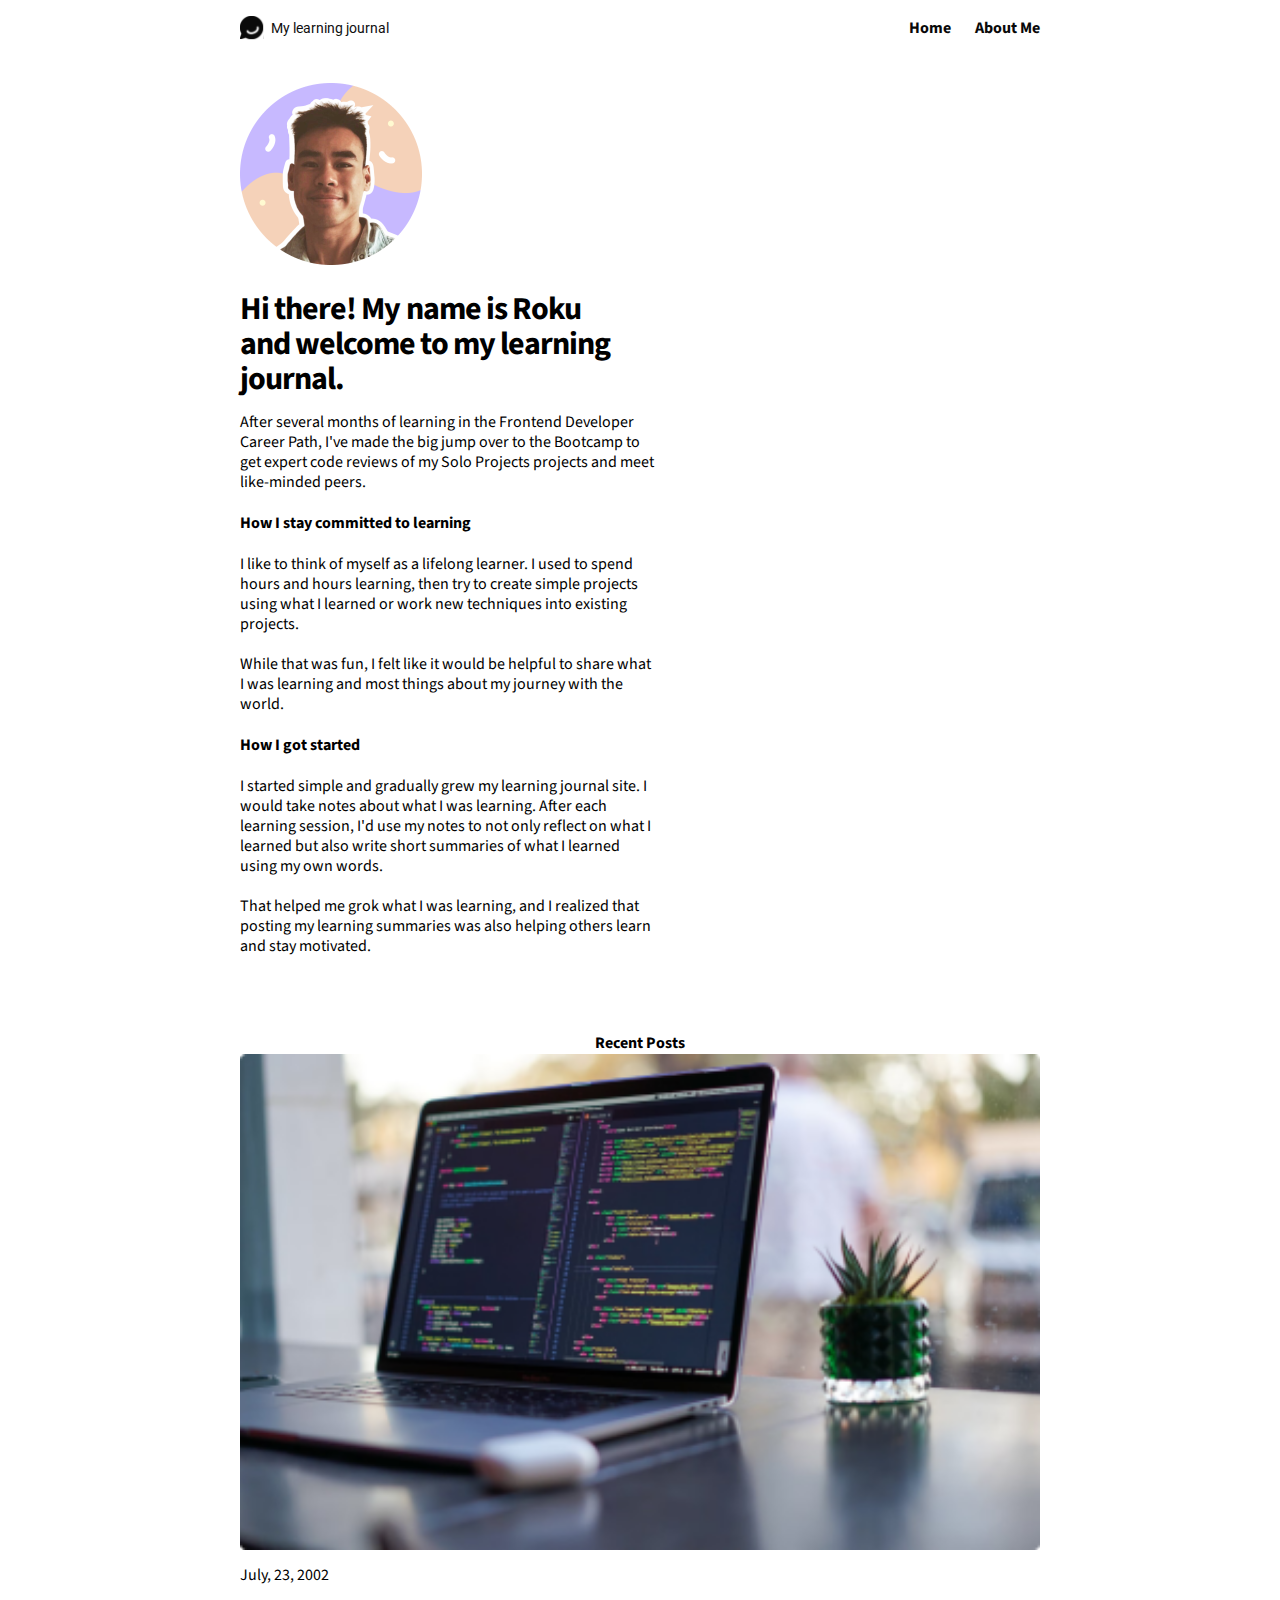
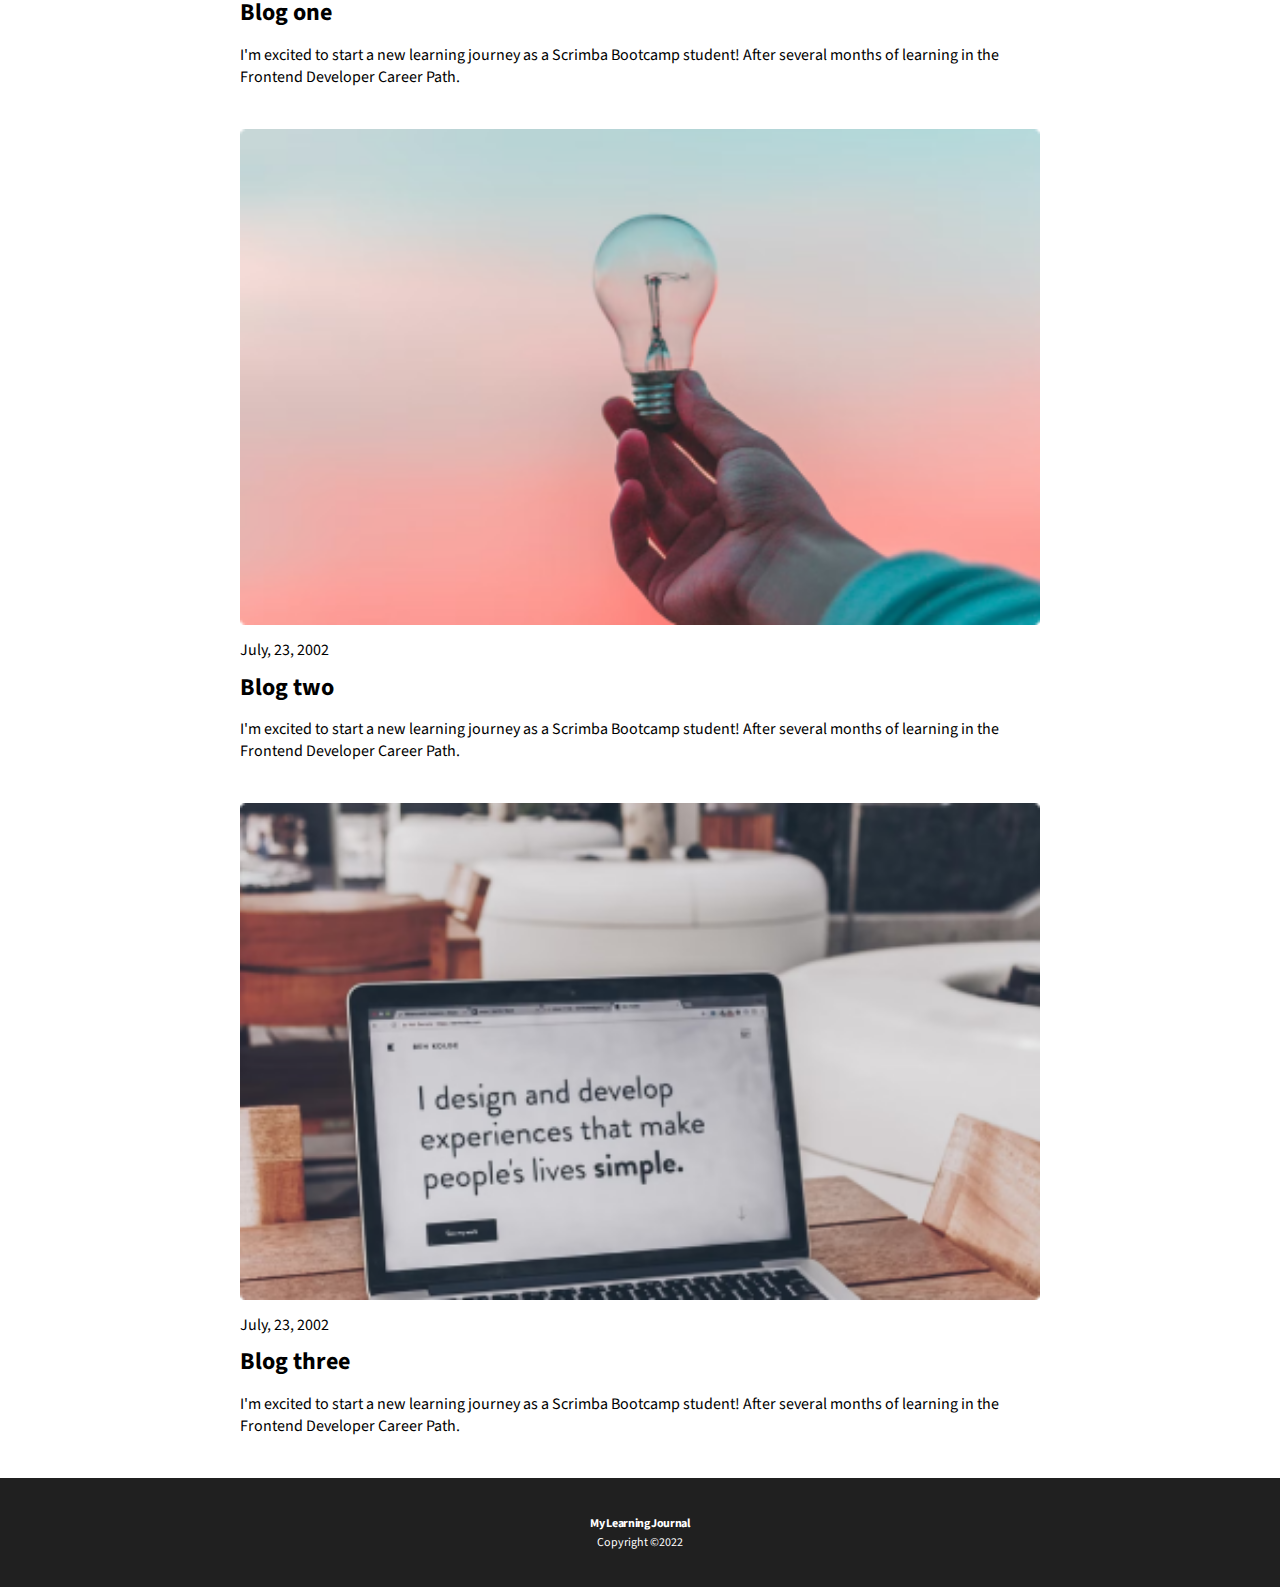
==== about.html @ a48bbca6 "Finished mobile about me page" ====
<!DOCTYPE html>
<html lang="en">
<head>
  <meta charset="UTF-8">
  <meta http-equiv="X-UA-Compatible" content="IE=edge">
  <meta name="viewport" content="width=device-width, initial-scale=1.0">
  <link rel="preconnect" href="https://fonts.googleapis.com">
  <link rel="preconnect" href="https://fonts.gstatic.com" crossorigin>
  <link href="https://fonts.googleapis.com/css2?family=Roboto:wght@700&family=Source+Sans+Pro:wght@400;600;700&display=swap" rel="stylesheet"> 
  <title>Learning Journal</title>
  <link rel="stylesheet" href="style.css">
  <title>Document</title>
</head>
<body>
  <header>
      <div class="flex-container container">
        <div class="img-container">
          <img class="main-image" src="/images/img.svg" alt="">
          <p class="title">My learning journal</p>
        </div>
        <nav>
          <ul class="flex-container">
            <li><a href="index.html">Home</a></li>
            <li><a href="about.html">About Me</a></li>
          </ul>
        </nav>
      </div>
    </header>

    <main>
      <section class="container">
        <img class="portrait" src="images/portrait.png" alt="">
        <h1 class="main__post--title">Hi there! My name is Roku and welcome to my learning journal.</h1>
        <p class="main__post--content">After several months of learning in the Frontend Developer Career Path, I've made the big jump over to the Bootcamp to get expert code reviews of my Solo Projects projects and meet like-minded peers.</p>
        <h4 class="main__post--header">How I stay committed to learning</h4>
        <p class="main__post--content">I like to think of myself as a lifelong learner. I used to spend hours and hours learning, then try to create simple projects using what I learned or work new techniques into existing projects.</p>
        <p class="main__post--content">While that was fun, I felt like it would be helpful to share what I was learning and most things about my journey with the world.</p>
        <h4 class="main__post--header">How I got started</h4>
        <p class="main__post--content">I started simple and gradually grew my learning journal site. I would take notes about what I was learning. After each learning session, I'd use my notes to not only reflect on what I learned but also write short summaries of what I learned using my own words.</p>
        <p class="main__post--content">That helped me grok what I was learning, and I realized that posting my learning summaries was also helping others learn and stay motivated.</p>
      </section>
    </main>

    <section>
    <div class="container">
      <p class="recent__post">Recent Posts</p>
      <div class="blog__post">
            <img class="blog__image"src="images/article-image-03.png" alt="laptop on desk">
            <p class="blog__date">July, 23, 2002</p>
            <h2 class="blog__post--number">Blog one</h2>
            <p class="blog__content">I'm excited to start a new learning journey as a Scrimba Bootcamp student! After several months of learning in the Frontend Developer Career Path.</p>
          </div>
          <div class="blog__post">
            <img class="blog__image"src="images/article-image-02.png" alt="person holding lightbulb">
            <p class="blog__date">July, 23, 2002</p>
            <h2 class="blog__post--number">Blog two</h2>
            <p class="blog__content">I'm excited to start a new learning journey as a Scrimba Bootcamp student! After several months of learning in the Frontend Developer Career Path.</p>
          </div>
          <div class="blog__post">
            <img class="blog__image"src="images/article-image-01.png" alt="laptop on desk">
            <p class="blog__date">July, 23, 2002</p>
            <h2 class="blog__post--number">Blog three</h2>
            <p class="blog__content">I'm excited to start a new learning journey as a Scrimba Bootcamp student! After several months of learning in the Frontend Developer Career Path.</p>
          </div>
    </div>
  </section>

  <footer>
      <p class="footer__title">My Learning Journal</p>
      <p class="footer__copyright">Copyright ©2022</p>
    </footer>
</body>
</html>
---- style.css ----
*,
*::before,
*::after {
  margin: 0;
  padding: 0;
  box-sizing: border-box;
}

:root {
  --title-color: #0E0E0E;
  --links-color: #090909;
  --footer-color: #202020;
}

body {
  font-family: 'Source Sans Pro', sans-serif;
}

header {
  display: flex;
  padding: 1em 0;
  position: fixed;
  background-color: white;
  width: 100%;
}

/* Added this due to the fixed navbar */
section {
  padding-top: 3.5em;
}

img {
  display: block;
  max-width: 100%;
}

nav li {
  margin-left: 1.5em;
  font-weight: bold;
}

ul {
  list-style-type: none;
}

a {
  text-decoration: none;
  color: var(--links-color);
  cursor: pointer;
}

.container,
.hero-text-container,
.blog {
  width: 90%;
  max-width: 800px;
  margin: 0 auto;
}

.flex-container,
.img-container {
  display: flex;
  align-items: center;
}

.flex-container {
  justify-content: space-between;
  height: 100%;
}


.title {
  font-family: 'Roboto', sans-serif;
  font-size: .875rem;
  white-space: nowrap;
  margin-left: .5em;
  color: var(--title-color);
}

/* hero styles */

.hero {
  background: url(images/hero-image.png) no-repeat;
  background-position: center;
  background-repeat: no-repeat;
  background-size: cover;
  color: white;
  padding-top: 4em;
}


.hero-text-container {
  display: flex;
  flex-direction: column;
  justify-content: flex-end;
  height: 100%;
  padding-bottom: 1.5em;
}

.hero__date,
.hero__title {
  margin-bottom: .25em;
}

.hero__date,
.hero__post,
.main__post--content,
.footer__copyright {
  font-weight: 400;
}

.hero__date {
  font-size: .75rem;
  line-height: 1rem;
}

.hero__title,
.blog__button,
.footer__title,
.recent__post {
  font-weight: 700;
}

.footer__title,
.hero__title,
.main__post--title {
  font-size: 2rem;
  letter-spacing: -0.03em;
  line-height: 108.2%;
  max-width: 374px;
}

.hero__post,
.main__post--content {
  font-size: 1rem;
  line-height: 1.25rem;
  /* max-width: 374px; */
  max-width: 414px;
}

/* Blog section */

.blog {
  padding: 2.125em 0 2.8em;
}

.blog__image,
.main__post--image {
  /* margin-top: 2.18em; */
  margin-bottom: .875em;
  width: 100%;
  border-radius: 3px;
}

.blog__date,
.blog__post--number {
  margin-bottom: .56em;
}

.blog__content {
  margin-bottom: 2.56em;
}

.blog__button {
  display: block;
  margin: 0 auto;
  font-size: 1rem;
  line-height: 1.5em;
  text-decoration-line: underline;
  background: transparent;
  border: none;
  cursor: pointer;
}

/* Featured blog styles "blog.html"*/

.main__post--date {
  margin: 1em 0;
}

.main__post--title {
  margin-bottom: .5em;
}


.main__post--image {
  margin-bottom: 2em;
}

.main__post--header,
.main__post--content {
  margin-bottom: 1.25em;
}

.recent__post {
  text-align: center;
}

.portrait {
  margin: 1.7em 0;
}

/* footer styles */

footer {
  background-color: var(--footer-color);
  padding: 2.3em 0;
  color: white;
  text-align: center;
}

.footer__title {
  margin: .25em auto;
}

.footer__title,
.footer__copyright {
  font-size: .75rem;
}


/* Need to adjust this due to text overflow at 375px screensize */
@media (max-width: 375px) {
  .hero {
    height: 45vh;
  }
}
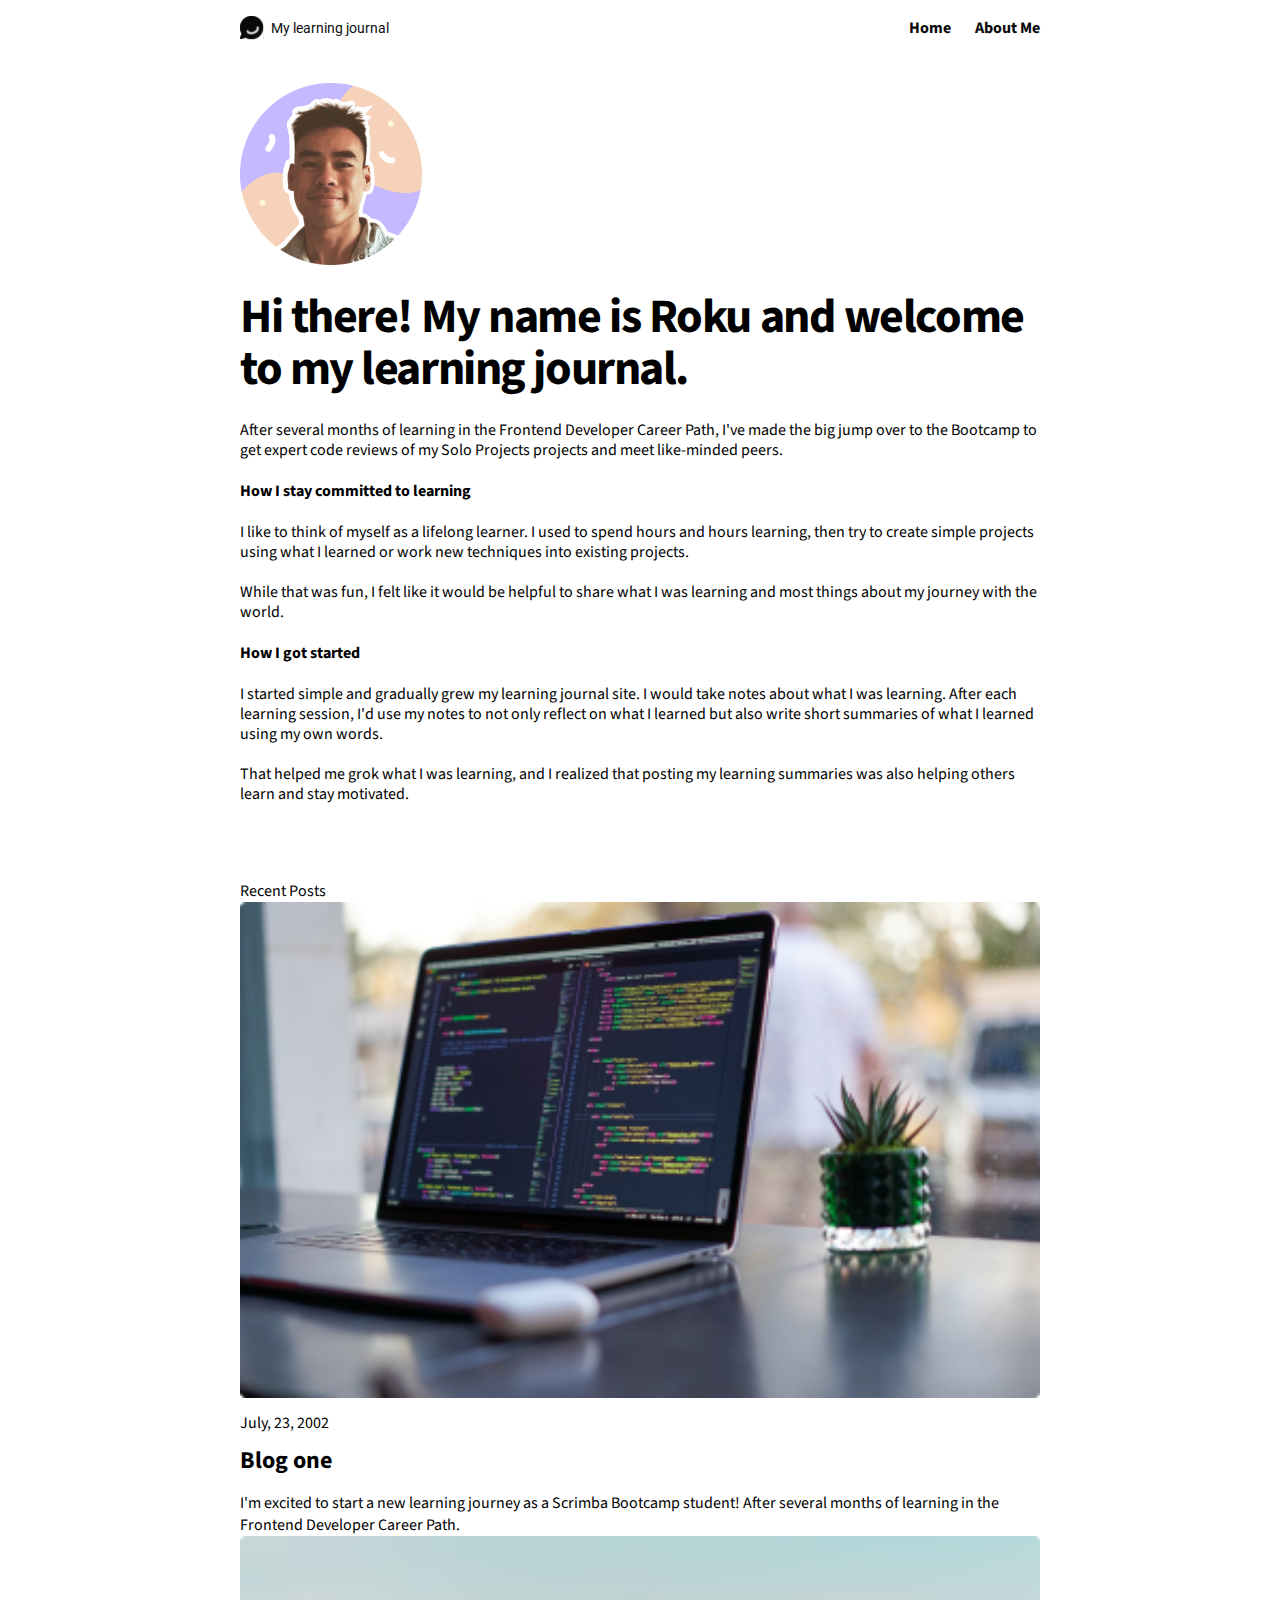
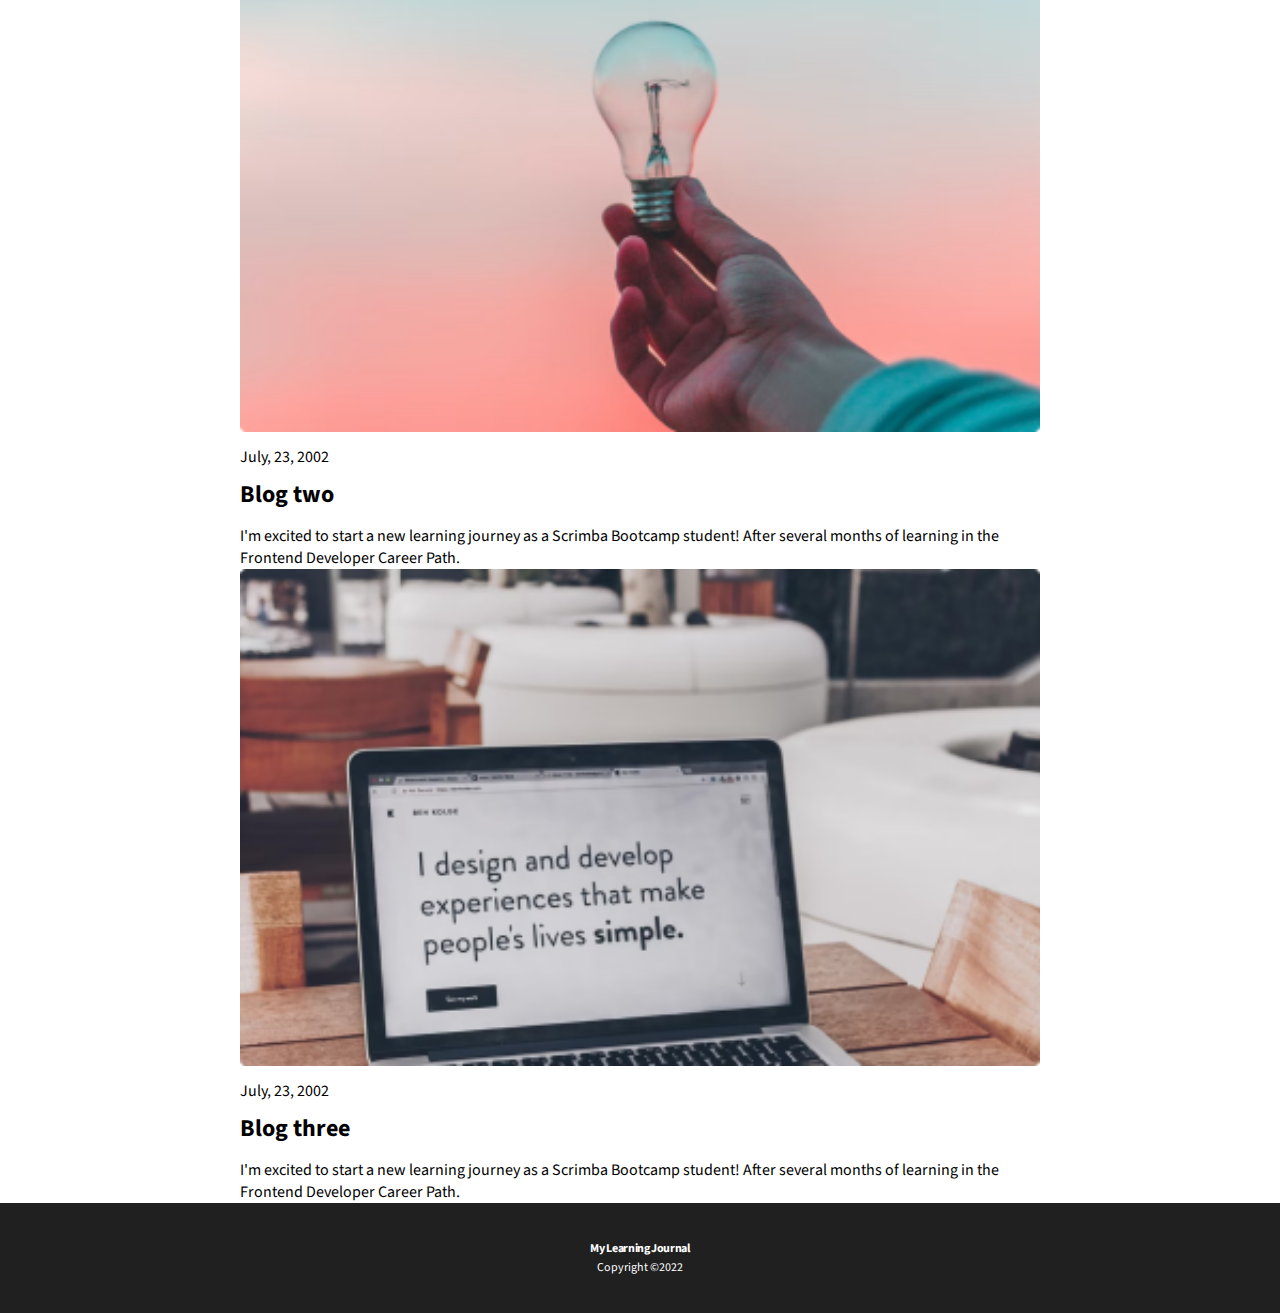
==== commit b804c0f2: "Renamed classes in about.html" ====
--- a/about.html
+++ b/about.html
@@ -30,14 +30,14 @@
     <main>
       <section class="container">
         <img class="portrait" src="images/portrait.png" alt="">
-        <h1 class="main__post--title">Hi there! My name is Roku and welcome to my learning journal.</h1>
-        <p class="main__post--content">After several months of learning in the Frontend Developer Career Path, I've made the big jump over to the Bootcamp to get expert code reviews of my Solo Projects projects and meet like-minded peers.</p>
-        <h4 class="main__post--header">How I stay committed to learning</h4>
-        <p class="main__post--content">I like to think of myself as a lifelong learner. I used to spend hours and hours learning, then try to create simple projects using what I learned or work new techniques into existing projects.</p>
-        <p class="main__post--content">While that was fun, I felt like it would be helpful to share what I was learning and most things about my journey with the world.</p>
-        <h4 class="main__post--header">How I got started</h4>
-        <p class="main__post--content">I started simple and gradually grew my learning journal site. I would take notes about what I was learning. After each learning session, I'd use my notes to not only reflect on what I learned but also write short summaries of what I learned using my own words.</p>
-        <p class="main__post--content">That helped me grok what I was learning, and I realized that posting my learning summaries was also helping others learn and stay motivated.</p>
+        <h1 class="about__me--title">Hi there! My name is Roku and welcome to my learning journal.</h1>
+        <p class="about__me--content">After several months of learning in the Frontend Developer Career Path, I've made the big jump over to the Bootcamp to get expert code reviews of my Solo Projects projects and meet like-minded peers.</p>
+        <h4 class="about__me--header">How I stay committed to learning</h4>
+        <p class="about__me--content">I like to think of myself as a lifelong learner. I used to spend hours and hours learning, then try to create simple projects using what I learned or work new techniques into existing projects.</p>
+        <p class="about__me--content">While that was fun, I felt like it would be helpful to share what I was learning and most things about my journey with the world.</p>
+        <h4 class="about__me--header">How I got started</h4>
+        <p class="about__me--content">I started simple and gradually grew my learning journal site. I would take notes about what I was learning. After each learning session, I'd use my notes to not only reflect on what I learned but also write short summaries of what I learned using my own words.</p>
+        <p class="about__me--content">That helped me grok what I was learning, and I realized that posting my learning summaries was also helping others learn and stay motivated.</p>
       </section>
     </main>
 
--- a/style.css
+++ b/style.css
@@ -65,7 +65,7 @@
 
 .flex-container {
   justify-content: space-between;
-  height: 100%;
+  /* height: 100%; */
 }
 
 
@@ -105,6 +105,7 @@
 .hero__date,
 .hero__post,
 .main__post--content,
+.about__me--content,
 .footer__copyright {
   font-weight: 400;
 }
@@ -117,13 +118,14 @@
 .hero__title,
 .blog__button,
 .footer__title,
-.recent__post {
+.recent__post--title {
   font-weight: 700;
 }
 
 .footer__title,
 .hero__title,
-.main__post--title {
+.main__post--title,
+.about__me--title {
   font-size: 2rem;
   letter-spacing: -0.03em;
   line-height: 108.2%;
@@ -131,10 +133,10 @@
 }
 
 .hero__post,
-.main__post--content {
+.main__post--content,
+.about__me--content {
   font-size: 1rem;
   line-height: 1.25rem;
-  /* max-width: 374px; */
   max-width: 414px;
 }
 
@@ -174,11 +176,13 @@
 
 /* Featured blog styles "blog.html"*/
 
+
 .main__post--date {
   margin: 1em 0;
 }
 
-.main__post--title {
+.main__post--title,
+.about__me--title {
   margin-bottom: .5em;
 }
 
@@ -188,12 +192,15 @@
 }
 
 .main__post--header,
-.main__post--content {
+.main__post--content,
+.about__me--content,
+.about__me--header {
   margin-bottom: 1.25em;
 }
 
-.recent__post {
+.recent__post--title {
   text-align: center;
+  padding-bottom: 1.5em;
 }
 
 .portrait {
@@ -225,3 +232,63 @@
     height: 45vh;
   }
 }
+
+@media (min-width: 900px) {
+  .hero {
+    padding: 0;
+    height: 100vh;
+  }
+
+  .hero-text-container {
+    justify-content: center;
+  }
+
+  
+  .hero__date {
+    font-size: 1rem;
+  }
+
+ /* adjust these font sizes for tablets */
+  .hero__title,
+  .main__post--title,
+  .about__me--title {
+    font-size: 3rem;
+    max-width: 100%;
+  }
+
+  .hero__post {
+    align-self: flex-start;
+    max-width: 80ch;
+  }
+
+  .blog,
+  .recent__post--container {
+    display: grid;
+    grid-template-columns: repeat(3, 1fr);
+    gap: 25px;
+    padding-bottom: 0;
+  }
+
+  .blog__content {
+    margin-bottom: 0;
+  }
+
+  .blog__button {
+    margin: 1.8em auto 3.1em;
+  }
+
+  .main__post--content,
+  .about__me--content {
+    max-width: 100ch;
+  }
+
+  .recent__post--container {
+    padding-bottom: 3.125em;
+  }
+
+  .recent__post--section {
+    padding: 0;
+  }
+
+  
+}
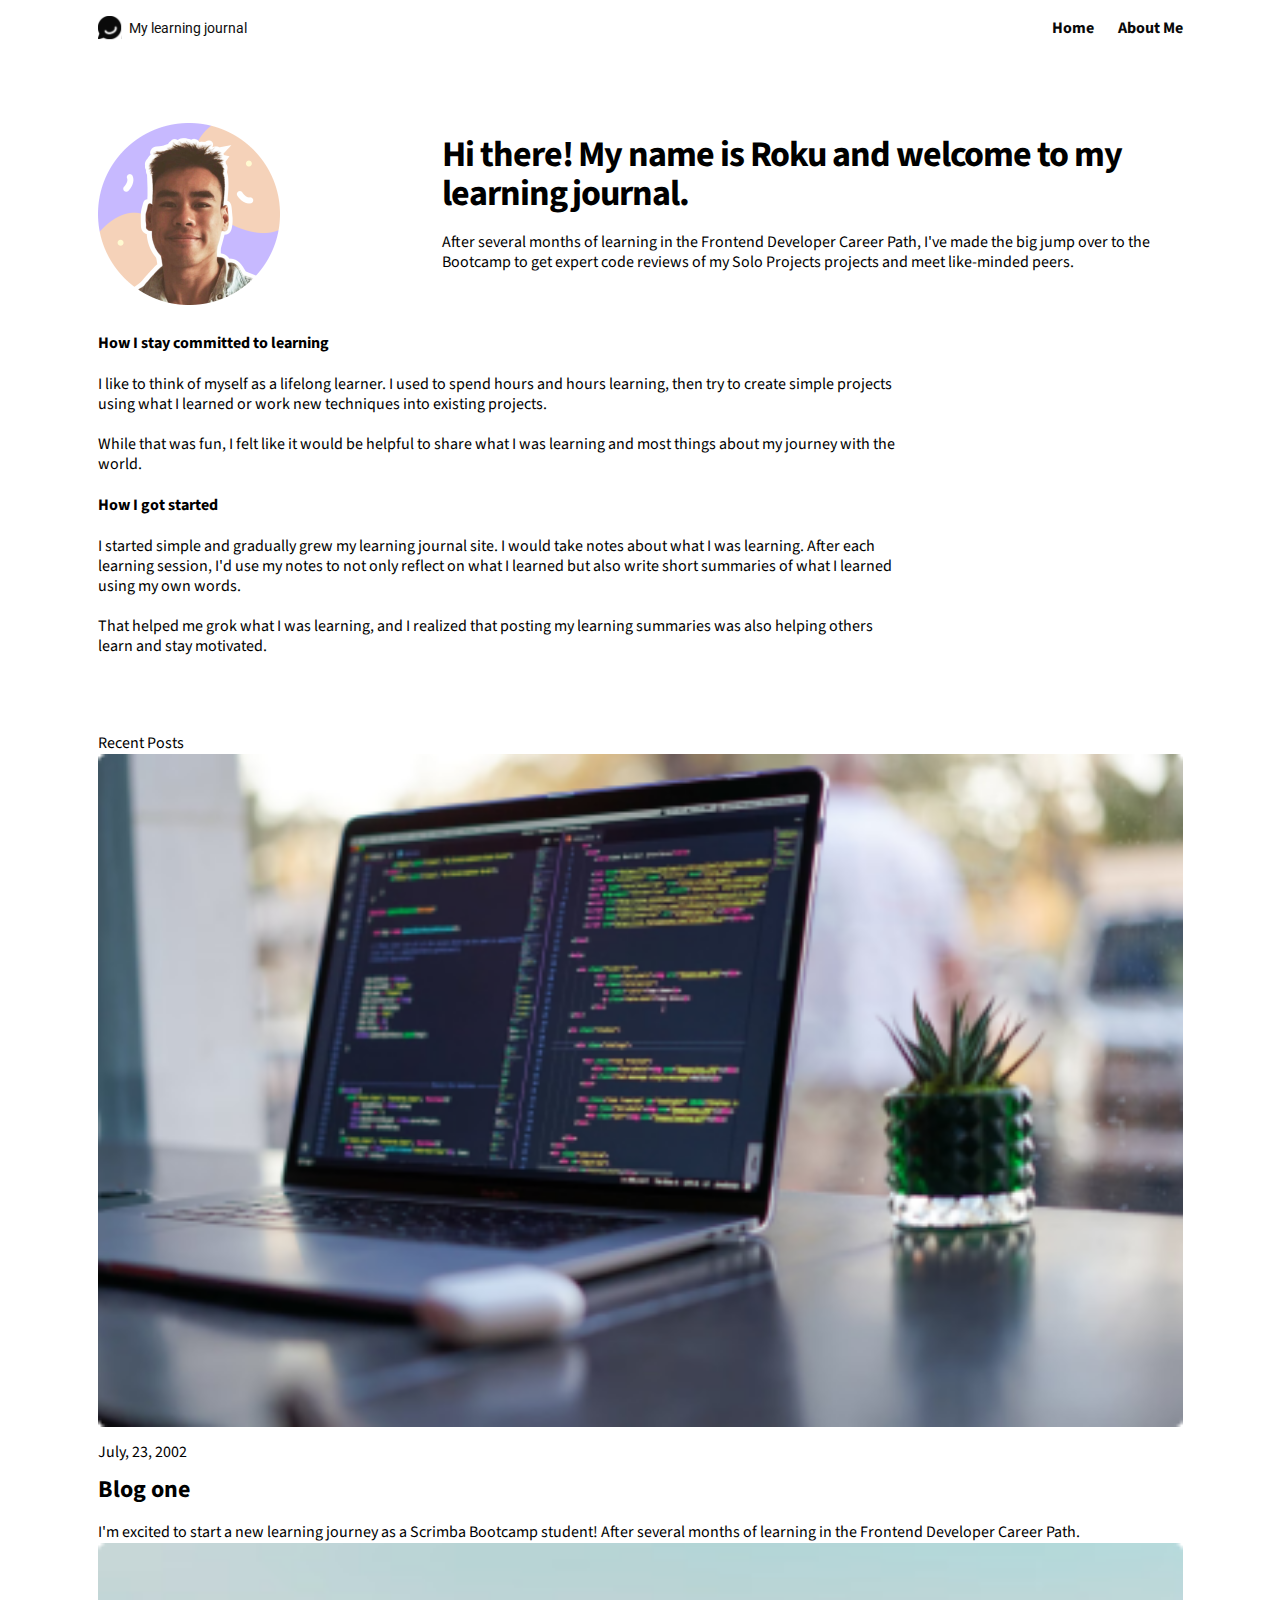
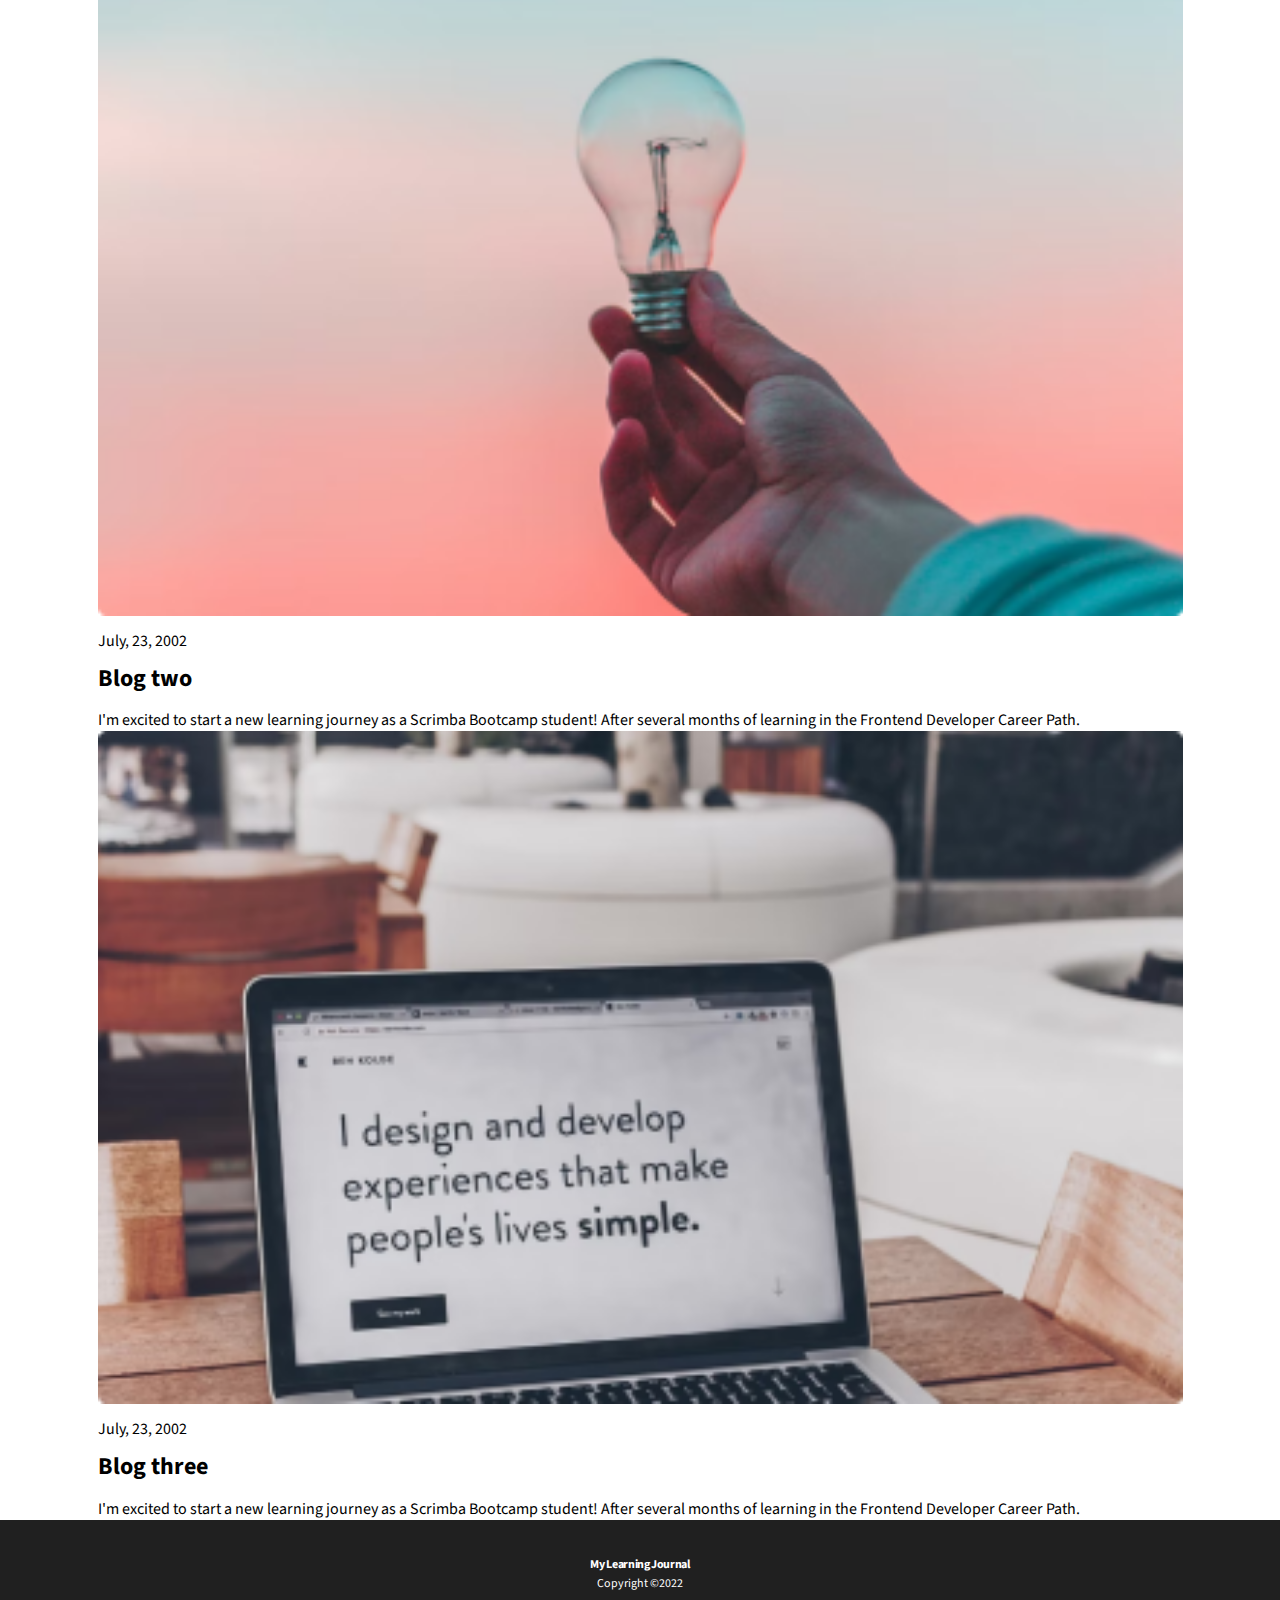
==== commit 4f100618: "Made container width adjustments" ====
--- a/about.html
+++ b/about.html
@@ -29,9 +29,15 @@
 
     <main>
       <section class="container">
-        <img class="portrait" src="images/portrait.png" alt="">
-        <h1 class="about__me--title">Hi there! My name is Roku and welcome to my learning journal.</h1>
-        <p class="about__me--content">After several months of learning in the Frontend Developer Career Path, I've made the big jump over to the Bootcamp to get expert code reviews of my Solo Projects projects and meet like-minded peers.</p>
+        <div class="about__container">
+          <div class="about__container--image">
+            <img class="portrait" src="images/portrait.png" alt="">
+          </div>
+          <div class="about__container--content">
+            <h1 class="about__me--title">Hi there! My name is Roku and welcome to my learning journal.</h1>
+            <p class="about__me--content">After several months of learning in the Frontend Developer Career Path, I've made the big jump over to the Bootcamp to get expert code reviews of my Solo Projects projects and meet like-minded peers.</p>
+          </div>
+        </div>
         <h4 class="about__me--header">How I stay committed to learning</h4>
         <p class="about__me--content">I like to think of myself as a lifelong learner. I used to spend hours and hours learning, then try to create simple projects using what I learned or work new techniques into existing projects.</p>
         <p class="about__me--content">While that was fun, I felt like it would be helpful to share what I was learning and most things about my journey with the world.</p>
--- a/style.css
+++ b/style.css
@@ -53,7 +53,7 @@
 .hero-text-container,
 .blog {
   width: 90%;
-  max-width: 800px;
+  max-width: 1085px;
   margin: 0 auto;
 }
 
@@ -207,6 +207,7 @@
   margin: 1.7em 0;
 }
 
+
 /* footer styles */
 
 footer {
@@ -250,8 +251,7 @@
 
  /* adjust these font sizes for tablets */
   .hero__title,
-  .main__post--title,
-  .about__me--title {
+  .main__post--title {
     font-size: 3rem;
     max-width: 100%;
   }
@@ -290,5 +290,22 @@
     padding: 0;
   }
 
+  .about__container {
+    display: flex;
+    align-items: center;
+    justify-content: center;
+    /* outline: 2px solid red; */
+    padding-top: 2.5em;
+  }
+
+  .about__container--image {
+    flex-basis: 40%;
+  }
+
+  .about__me--title {
+    font-size: 2.25rem;
+    max-width: 100%;
+  }
+
   
 }
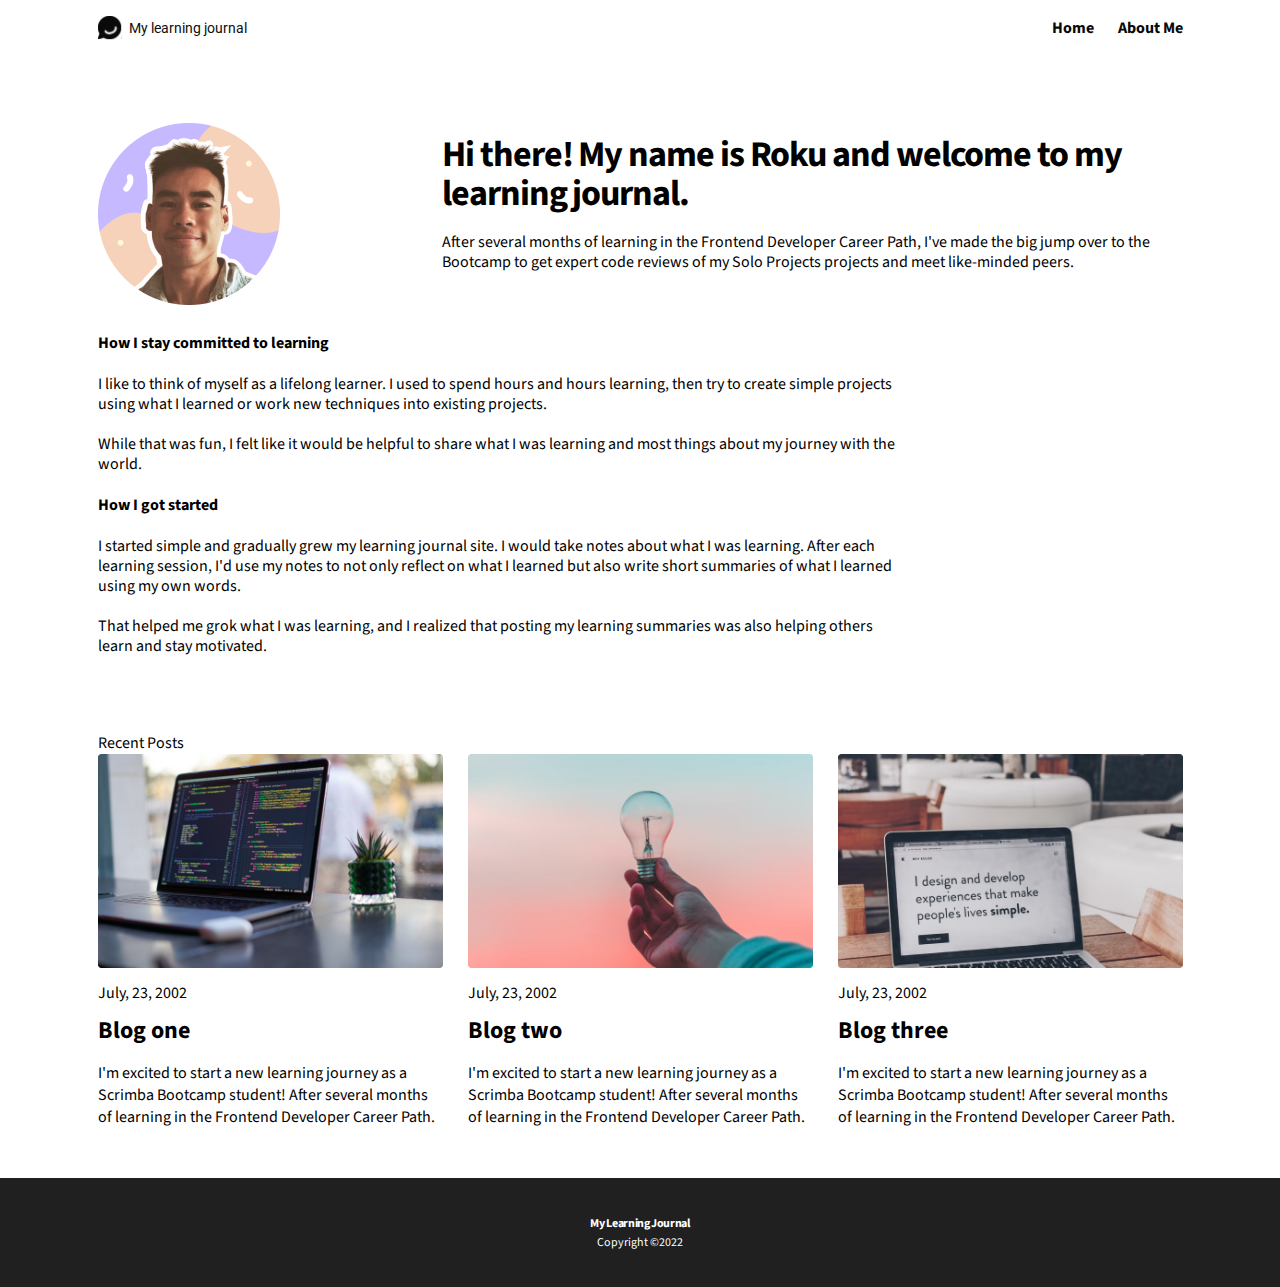
==== commit ffd5c001: "Added grid to about me page at desktop page width" ====
--- a/about.html
+++ b/about.html
@@ -50,24 +50,26 @@
     <section>
     <div class="container">
       <p class="recent__post">Recent Posts</p>
-      <div class="blog__post">
-            <img class="blog__image"src="images/article-image-03.png" alt="laptop on desk">
-            <p class="blog__date">July, 23, 2002</p>
-            <h2 class="blog__post--number">Blog one</h2>
-            <p class="blog__content">I'm excited to start a new learning journey as a Scrimba Bootcamp student! After several months of learning in the Frontend Developer Career Path.</p>
-          </div>
-          <div class="blog__post">
-            <img class="blog__image"src="images/article-image-02.png" alt="person holding lightbulb">
-            <p class="blog__date">July, 23, 2002</p>
-            <h2 class="blog__post--number">Blog two</h2>
-            <p class="blog__content">I'm excited to start a new learning journey as a Scrimba Bootcamp student! After several months of learning in the Frontend Developer Career Path.</p>
-          </div>
-          <div class="blog__post">
-            <img class="blog__image"src="images/article-image-01.png" alt="laptop on desk">
-            <p class="blog__date">July, 23, 2002</p>
-            <h2 class="blog__post--number">Blog three</h2>
-            <p class="blog__content">I'm excited to start a new learning journey as a Scrimba Bootcamp student! After several months of learning in the Frontend Developer Career Path.</p>
-          </div>
+      <div class="recent__post--container">
+        <div class="blog__post">
+          <img class="blog__image"src="images/article-image-03.png" alt="laptop on desk">
+          <p class="blog__date">July, 23, 2002</p>
+          <h2 class="blog__post--number">Blog one</h2>
+          <p class="blog__content">I'm excited to start a new learning journey as a Scrimba Bootcamp student! After several months of learning in the Frontend Developer Career Path.</p>
+        </div>
+        <div class="blog__post">
+          <img class="blog__image"src="images/article-image-02.png" alt="person holding lightbulb">
+          <p class="blog__date">July, 23, 2002</p>
+          <h2 class="blog__post--number">Blog two</h2>
+          <p class="blog__content">I'm excited to start a new learning journey as a Scrimba Bootcamp student! After several months of learning in the Frontend Developer Career Path.</p>
+        </div>
+        <div class="blog__post">
+          <img class="blog__image"src="images/article-image-01.png" alt="laptop on desk">
+          <p class="blog__date">July, 23, 2002</p>
+          <h2 class="blog__post--number">Blog three</h2>
+          <p class="blog__content">I'm excited to start a new learning journey as a Scrimba Bootcamp student! After several months of learning in the Frontend Developer Career Path.</p>
+        </div>
+      </div>
     </div>
   </section>
 
--- a/style.css
+++ b/style.css
@@ -65,7 +65,6 @@
 
 .flex-container {
   justify-content: space-between;
-  /* height: 100%; */
 }
 
 
@@ -85,7 +84,7 @@
   background-repeat: no-repeat;
   background-size: cover;
   color: white;
-  padding-top: 4em;
+  padding-top: 6em;
 }
 
 
@@ -143,7 +142,7 @@
 /* Blog section */
 
 .blog {
-  padding: 2.125em 0 2.8em;
+  /* padding: 2.125em 0 2.8em; */
 }
 
 .blog__image,
@@ -165,7 +164,7 @@
 
 .blog__button {
   display: block;
-  margin: 0 auto;
+  margin: 1.8em auto 3.1em;
   font-size: 1rem;
   line-height: 1.5em;
   text-decoration-line: underline;
@@ -273,9 +272,9 @@
     margin-bottom: 0;
   }
 
-  .blog__button {
+  /* .blog__button {
     margin: 1.8em auto 3.1em;
-  }
+  } */
 
   .main__post--content,
   .about__me--content {
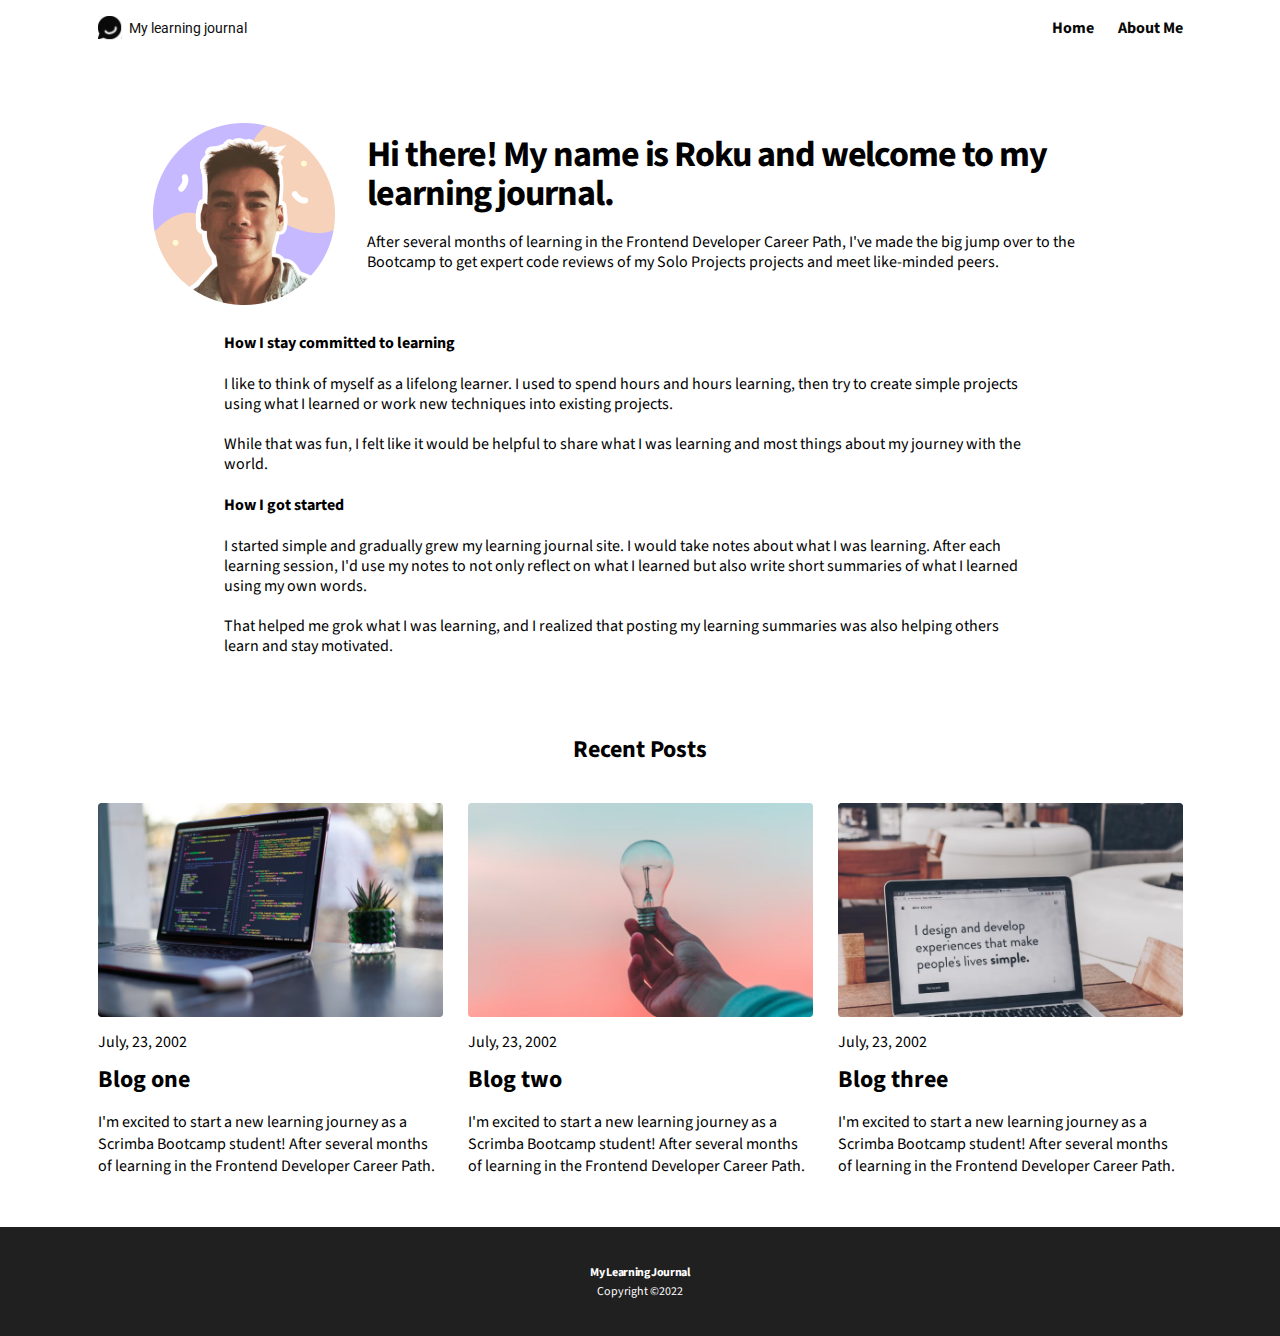
==== commit 482dc429: "adjusting about page text containers width" ====
--- a/about.html
+++ b/about.html
@@ -28,28 +28,32 @@
     </header>
 
     <main>
-      <section class="container">
-        <div class="about__container">
-          <div class="about__container--image">
-            <img class="portrait" src="images/portrait.png" alt="">
+      <section>
+        <div class="container">
+          <div class="about__container">
+            <div class="about__container--image">
+              <img class="portrait" src="images/portrait.png" alt="">
+            </div>
+            <div class="about__container--content">
+              <h1 class="about__me--title">Hi there! My name is Roku and welcome to my learning journal.</h1>
+              <p class="about__me--title-content">After several months of learning in the Frontend Developer Career Path, I've made the big jump over to the Bootcamp to get expert code reviews of my Solo Projects projects and meet like-minded peers.</p>
+            </div>
           </div>
-          <div class="about__container--content">
-            <h1 class="about__me--title">Hi there! My name is Roku and welcome to my learning journal.</h1>
-            <p class="about__me--content">After several months of learning in the Frontend Developer Career Path, I've made the big jump over to the Bootcamp to get expert code reviews of my Solo Projects projects and meet like-minded peers.</p>
+          <div class="about__me--more-content">
+            <h4 class="about__me--header">How I stay committed to learning</h4>
+            <p class="about__me--content">I like to think of myself as a lifelong learner. I used to spend hours and hours learning, then try to create simple projects using what I learned or work new techniques into existing projects.</p>
+            <p class="about__me--content">While that was fun, I felt like it would be helpful to share what I was learning and most things about my journey with the world.</p>
+            <h4 class="about__me--header">How I got started</h4>
+            <p class="about__me--content">I started simple and gradually grew my learning journal site. I would take notes about what I was learning. After each learning session, I'd use my notes to not only reflect on what I learned but also write short summaries of what I learned using my own words.</p>
+            <p class="about__me--content">That helped me grok what I was learning, and I realized that posting my learning summaries was also helping others learn and stay motivated.</p>
           </div>
         </div>
-        <h4 class="about__me--header">How I stay committed to learning</h4>
-        <p class="about__me--content">I like to think of myself as a lifelong learner. I used to spend hours and hours learning, then try to create simple projects using what I learned or work new techniques into existing projects.</p>
-        <p class="about__me--content">While that was fun, I felt like it would be helpful to share what I was learning and most things about my journey with the world.</p>
-        <h4 class="about__me--header">How I got started</h4>
-        <p class="about__me--content">I started simple and gradually grew my learning journal site. I would take notes about what I was learning. After each learning session, I'd use my notes to not only reflect on what I learned but also write short summaries of what I learned using my own words.</p>
-        <p class="about__me--content">That helped me grok what I was learning, and I realized that posting my learning summaries was also helping others learn and stay motivated.</p>
       </section>
     </main>
 
     <section>
     <div class="container">
-      <p class="recent__post">Recent Posts</p>
+      <p class="recent__post--title">Recent Posts</p>
       <div class="recent__post--container">
         <div class="blog__post">
           <img class="blog__image"src="images/article-image-03.png" alt="laptop on desk">
--- a/style.css
+++ b/style.css
@@ -105,6 +105,7 @@
 .hero__post,
 .main__post--content,
 .about__me--content,
+.about__me--title-content
 .footer__copyright {
   font-weight: 400;
 }
@@ -133,7 +134,8 @@
 
 .hero__post,
 .main__post--content,
-.about__me--content {
+.about__me--content,
+.about__me--title-content {
   font-size: 1rem;
   line-height: 1.25rem;
   max-width: 414px;
@@ -141,13 +143,12 @@
 
 /* Blog section */
 
-.blog {
-  /* padding: 2.125em 0 2.8em; */
-}
+/* .blog {
+  padding: 2.125em 0 2.8em;
+} */
 
 .blog__image,
 .main__post--image {
-  /* margin-top: 2.18em; */
   margin-bottom: .875em;
   width: 100%;
   border-radius: 3px;
@@ -193,6 +194,7 @@
 .main__post--header,
 .main__post--content,
 .about__me--content,
+.about__me--title-content,
 .about__me--header {
   margin-bottom: 1.25em;
 }
@@ -224,6 +226,8 @@
 .footer__copyright {
   font-size: .75rem;
 }
+
+/* about page styles */
 
 
 /* Need to adjust this due to text overflow at 375px screensize */
@@ -272,16 +276,16 @@
     margin-bottom: 0;
   }
 
-  /* .blog__button {
-    margin: 1.8em auto 3.1em;
-  } */
-
   .main__post--content,
   .about__me--content {
     max-width: 100ch;
   }
 
+  .recent__post--title {
+    font-size: 1.5rem;
+  }
   .recent__post--container {
+    padding-top: 0;
     padding-bottom: 3.125em;
   }
 
@@ -293,17 +297,27 @@
     display: flex;
     align-items: center;
     justify-content: center;
-    /* outline: 2px solid red; */
     padding-top: 2.5em;
   }
 
-  .about__container--image {
-    flex-basis: 40%;
-  }
+  .about__container--content {
+    padding-left: 2em;
+  }
+
 
   .about__me--title {
     font-size: 2.25rem;
-    max-width: 100%;
+    /* max-width: 100%; */
+    max-width: 40ch;
+  }
+
+  .about__me--title-content {
+    max-width: 90ch;
+  }
+
+  .about__me--more-content {
+    margin: 0 auto;
+    max-width: 52em;
   }
 
   
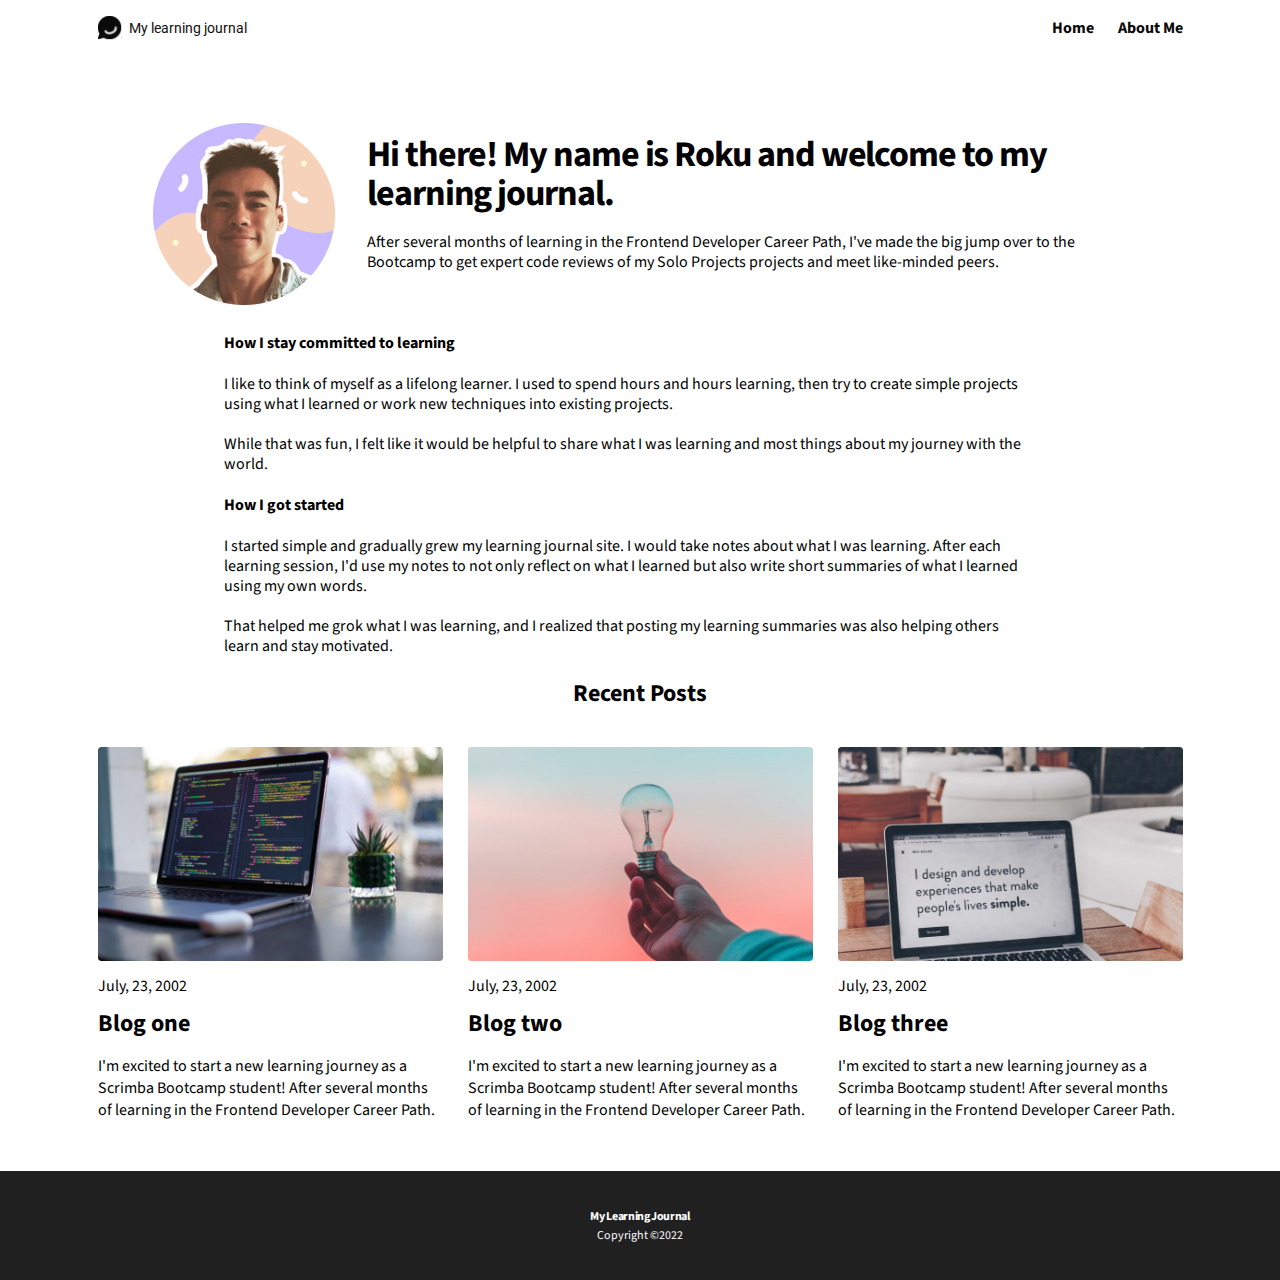
==== commit 1faf1106: "Added section classes and "View More" animation" ====
--- a/about.html
+++ b/about.html
@@ -9,7 +9,7 @@
   <link href="https://fonts.googleapis.com/css2?family=Roboto:wght@700&family=Source+Sans+Pro:wght@400;600;700&display=swap" rel="stylesheet"> 
   <title>Learning Journal</title>
   <link rel="stylesheet" href="style.css">
-  <title>Document</title>
+  <title>Learning Journal | About</title>
 </head>
 <body>
   <header>
@@ -28,8 +28,8 @@
     </header>
 
     <main>
-      <section>
-        <div class="container">
+      <section class="intro">
+        <div class="intro_container">
           <div class="about__container">
             <div class="about__container--image">
               <img class="portrait" src="images/portrait.png" alt="">
--- a/style.css
+++ b/style.css
@@ -25,11 +25,9 @@
 }
 
 /* Added this due to the fixed navbar */
-section {
-  padding-top: 3.5em;
-}
-
-img {
+
+img,
+.hero-img {
   display: block;
   max-width: 100%;
 }
@@ -49,13 +47,25 @@
   cursor: pointer;
 }
 
+
+
+.hero-section,
+.blog,
+.entry,
+.intro {
+  padding-top: 3.5em;
+}
+
 .container,
-.hero-text-container,
-.blog {
+.hero-container,
+.blog,
+.view-more--container,
+.intro_container {
   width: 90%;
   max-width: 1085px;
   margin: 0 auto;
 }
+
 
 .flex-container,
 .img-container {
@@ -79,21 +89,36 @@
 /* hero styles */
 
 .hero {
-  background: url(images/hero-image.png) no-repeat;
+  background: linear-gradient(rgba(0, 0, 0, 0.1), rgba(0, 0, 0, 0.5)), url(images/hero-image.png);
   background-position: center;
   background-repeat: no-repeat;
   background-size: cover;
   color: white;
-  padding-top: 6em;
-}
-
-
-.hero-text-container {
+  padding: 5em 0;
+}
+
+
+.hero-container {
   display: flex;
   flex-direction: column;
   justify-content: flex-end;
+  flex-wrap: wrap;
   height: 100%;
   padding-bottom: 1.5em;
+}
+
+.hero-text {
+  max-width: 450px;
+}
+
+.hero-content--container {
+  display: flex;
+  justify-content: row;
+  align-items: center;
+}
+
+.hero-img {
+  display: none;
 }
 
 .hero__date,
@@ -129,6 +154,11 @@
   font-size: 2rem;
   letter-spacing: -0.03em;
   line-height: 108.2%;
+}
+
+.footer__title,
+.hero__title,
+.about__me--title {
   max-width: 374px;
 }
 
@@ -138,14 +168,20 @@
 .about__me--title-content {
   font-size: 1rem;
   line-height: 1.25rem;
+}
+
+.hero__post {
   max-width: 414px;
 }
 
+.about__me--content,
+.about__me--title-content,
+.main__post--content {
+  max-width: 700px;
+}
+
 /* Blog section */
 
-/* .blog {
-  padding: 2.125em 0 2.8em;
-} */
 
 .blog__image,
 .main__post--image {
@@ -186,9 +222,12 @@
   margin-bottom: .5em;
 }
 
-
 .main__post--image {
   margin-bottom: 2em;
+}
+
+.main__post--header {
+  font-size: 1.5rem;
 }
 
 .main__post--header,
@@ -227,13 +266,31 @@
   font-size: .75rem;
 }
 
-/* about page styles */
-
-
-/* Need to adjust this due to text overflow at 375px screensize */
+
+/* Animation styles */
+
+.hidden {
+  display: none;
+}
+
+.view-more--animation {
+  animation: fadeIn .5s linear forwards
+}
+
+@keyframes fadeIn {
+ 0% { opacity:0; }
+ 100% { opacity:1; } 
+}
+
 @media (max-width: 375px) {
   .hero {
     height: 45vh;
+  }
+}
+
+@media (max-width: 400px) and (max-width: 899px) {
+  .about__container {
+    margin: 0 auto;
   }
 }
 
@@ -243,7 +300,7 @@
     height: 100vh;
   }
 
-  .hero-text-container {
+  .hero-container {
     justify-content: center;
   }
 
@@ -252,7 +309,7 @@
     font-size: 1rem;
   }
 
- /* adjust these font sizes for tablets */
+
   .hero__title,
   .main__post--title {
     font-size: 3rem;
@@ -264,7 +321,13 @@
     max-width: 80ch;
   }
 
+  .view-more--container {
+    padding-top: 2.5em;
+  }
+
+
   .blog,
+  .view-more--container,
   .recent__post--container {
     display: grid;
     grid-template-columns: repeat(3, 1fr);
@@ -304,10 +367,8 @@
     padding-left: 2em;
   }
 
-
   .about__me--title {
     font-size: 2.25rem;
-    /* max-width: 100%; */
     max-width: 40ch;
   }
 
@@ -320,5 +381,23 @@
     max-width: 52em;
   }
 
-  
-}
+  .main__post,
+  .main__content-container {
+    padding: 0 0 1em 3em;
+  }
+
+  .hero-text {
+    max-width: 450px;
+  }
+
+  .hero-content--container {
+    display: flex;
+    justify-content: space-between;
+    align-items: center;
+  }
+
+  .hero-img {
+    display: block;
+    width: 350px;
+  }
+}
